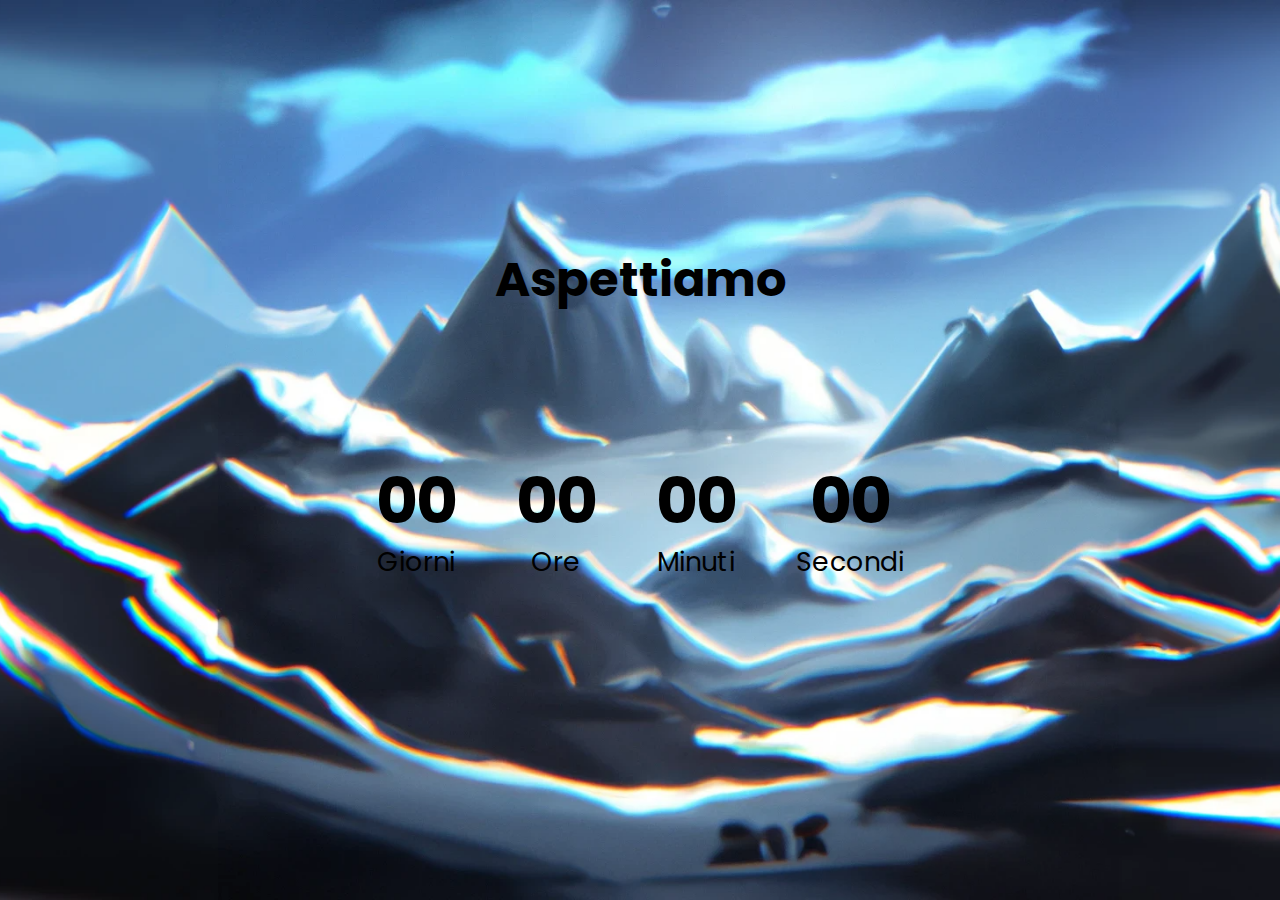
==== home.html @ 6b473936 "initial release" ====
<html>
    <head>
        <link href="style.css" rel="stylesheet">
    </head>
    <body>
        <div class="body">
        <h1 id="scritta">Buon natale</h1>
        <h1 id="scritta2" class="Natale">Aspettiamo</h1>
        <div id="countdown" class="countdown">
            <div class="time">
                <h2 id="giorni">00</h2>
                <small>Giorni</small>
            </div>

            <div class="time">
                <h2 id="ore">00</h2>
                <small>Ore</small>
            </div>

            <div class="time">
                <h2 id="minuti">00</h2>
                <small>Minuti</small>
            </div>

            <div class="time">
                <h2 id="secondi">00</h2>
                <small>Secondi</small>
            </div>
        </div>
        </div>
        <script src="timer.js"></script>
    </body>
</html>
---- style.css ----
@import url("https://fonts.googleapis.com/css?family=Poppins:wght@300,400,700&display=swap");
* {
  box-sizing: border-box;
  margin: 0;
  padding: 0;
}

.body {
  background: url(Bc.png);
  background-repeat: no-repeat;
  background-size: cover;
  background-position: center center;
  height: 100vh;
  font-family: "Poppins", sans-serif;
  display: flex;
  align-items: center;
  justify-content: center;
  text-align: center;
  margin: 0;
  overflow: hidden;
}

h1 {
  font-weight: bold;
  font-size: 3em;
  margin: -300px 0 40px;
  position: absolute;
  display: none;
}

.natale {
  display: flex;
}

.countdown {
  margin-top: 150px;
  display: flex;
  transform: scale(2);
}

.time {
  display: flex;
  flex-direction: column;
  align-items: center;
  justify-content: center;
  margin: 15px;
}

.time h2 {
  font-weight: bold;
  font-size: 2em;
  line-height: 1;
  margin: 0 0 5px;
}

@media (height: 2400px), (width: 1080px) {
  h1 {
    font-size: 130px;
    margin-top: -600px;
    font-weight: bold;
  }
  .time h2 {
    font-weight: bold;
    font-size: 70px;
    line-height: 1;
    margin: 0 0 5px;
  }
  .time small {
    font-size: 30px;
  }
}
@media (height: 2312px), (width: 1080px) {
  h1 {
    font-size: 130px;
    margin-top: -600px;
    font-weight: bold;
  }
  .time h2 {
    font-weight: bold;
    font-size: 70px;
    line-height: 1;
    margin: 0 0 5px;
  }
  .time small {
    font-size: 30px;
  }
}
@media (width: 2312px), (height: 1080px) {
  h1 {
    font-size: 130px;
    margin-top: -600px;
    font-weight: bold;
  }
  .time h2 {
    font-weight: bold;
    font-size: 80px;
    line-height: 1;
    margin: 0 0 5px;
  }
  .time small {
    font-size: 35px;
  }
}/*# sourceMappingURL=style.css.map */
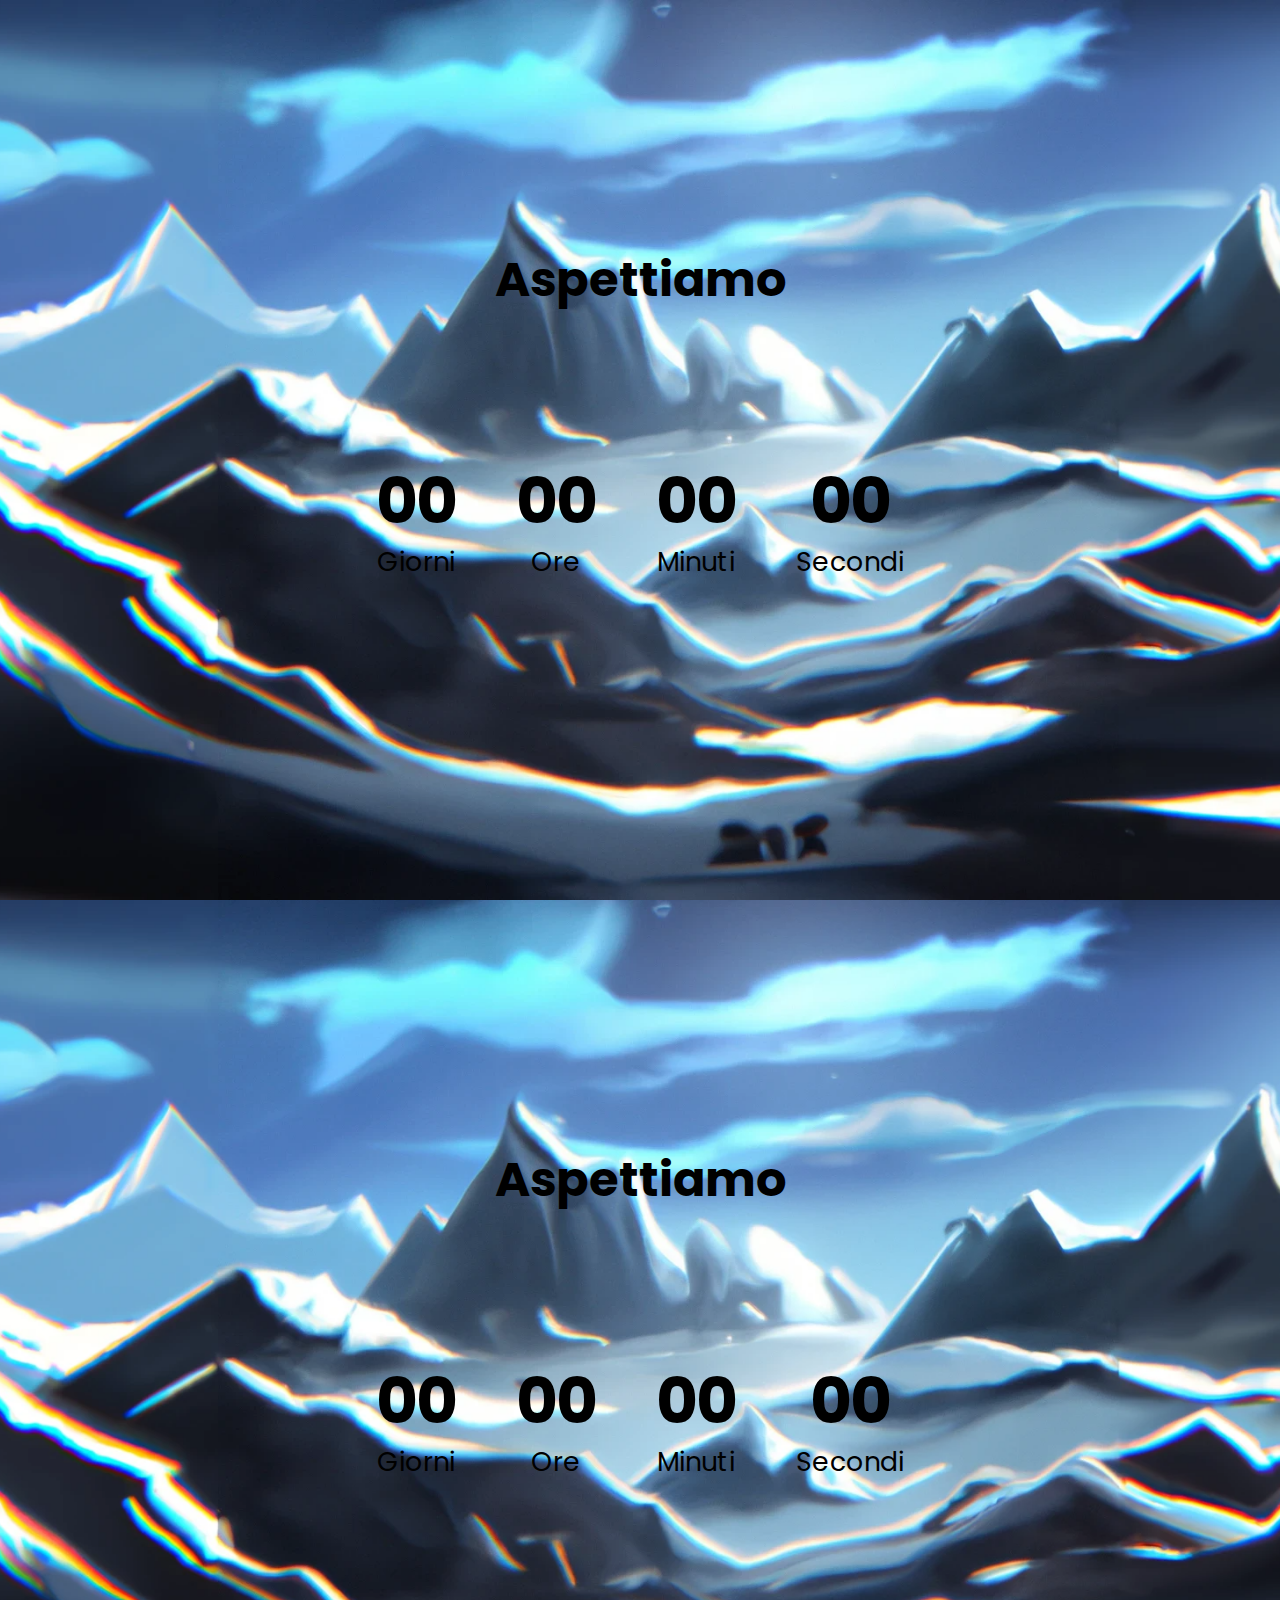
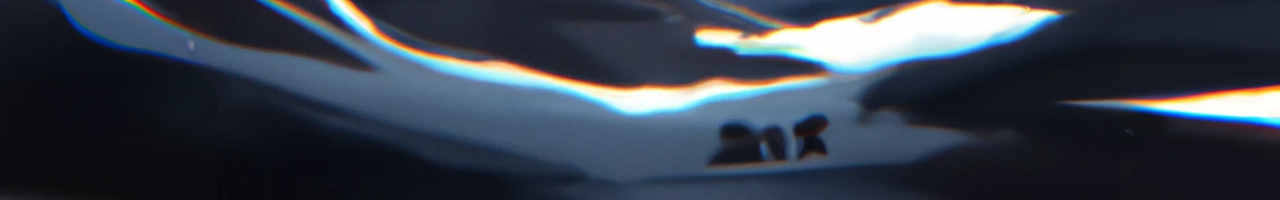
==== commit f581963e: "Update home.html" ====
--- a/home.html
+++ b/home.html
@@ -3,9 +3,8 @@
         <link href="style.css" rel="stylesheet">
     </head>
     <body>
-        <div class="body">
-        <h1 id="scritta">Buon natale</h1>
-        <h1 id="scritta2" class="Natale">Aspettiamo</h1>
+        <div class="body back1">
+        <h1 id="scritta" class="Natale">Aspettiamo</h1>
         <div id="countdown" class="countdown">
             <div class="time">
                 <h2 id="giorni">00</h2>
@@ -28,6 +27,30 @@
             </div>
         </div>
         </div>
+        <div class="body back2">
+            <h1 id="scritta2" class="Natale">Aspettiamo</h1>
+            <div id="countdown" class="countdown">
+                <div class="time">
+                    <h2 id="giorni2">00</h2>
+                    <small>Giorni</small>
+                </div>
+    
+                <div class="time">
+                    <h2 id="ore2">00</h2>
+                    <small>Ore</small>
+                </div>
+    
+                <div class="time">
+                    <h2 id="minuti2">00</h2>
+                    <small>Minuti</small>
+                </div>
+    
+                <div class="time">
+                    <h2 id="secondi2">00</h2>
+                    <small>Secondi</small>
+                </div>
+            </div>
+            </div>
         <script src="timer.js"></script>
     </body>
-</html>+</html>
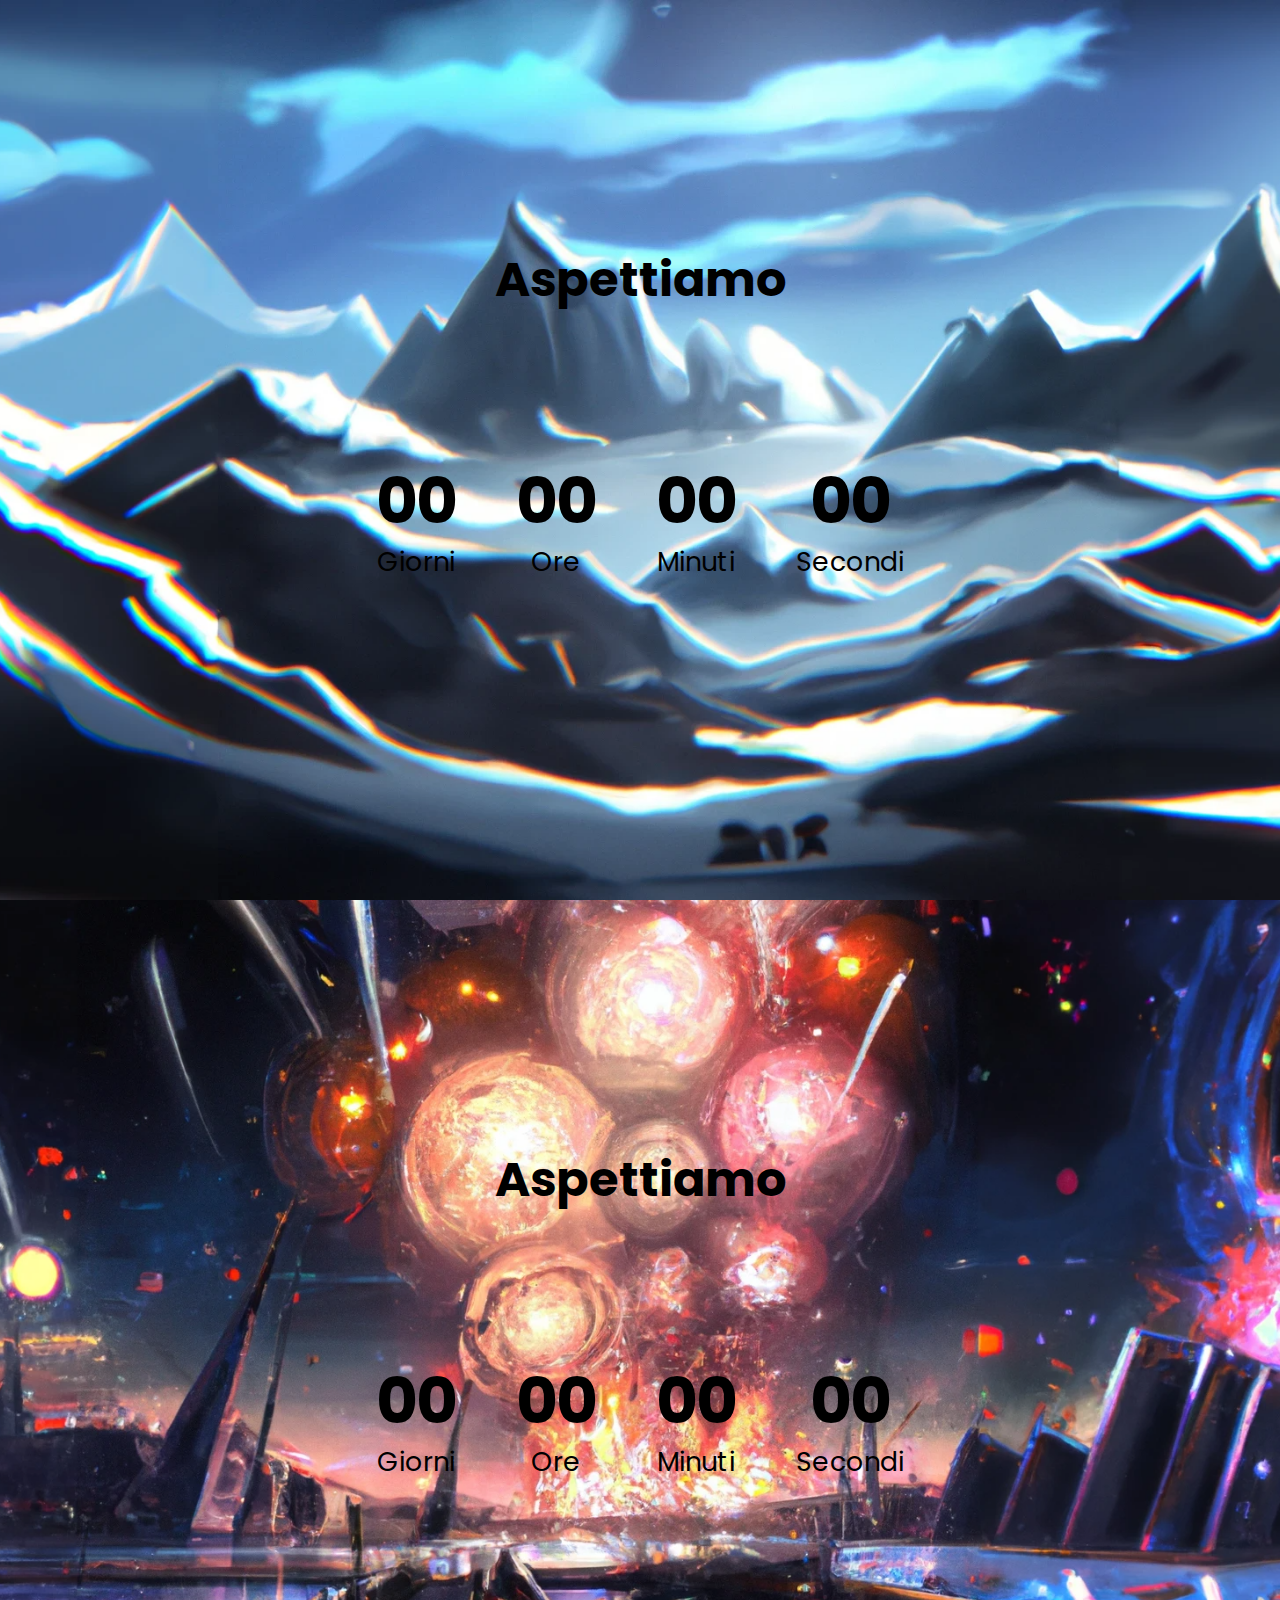
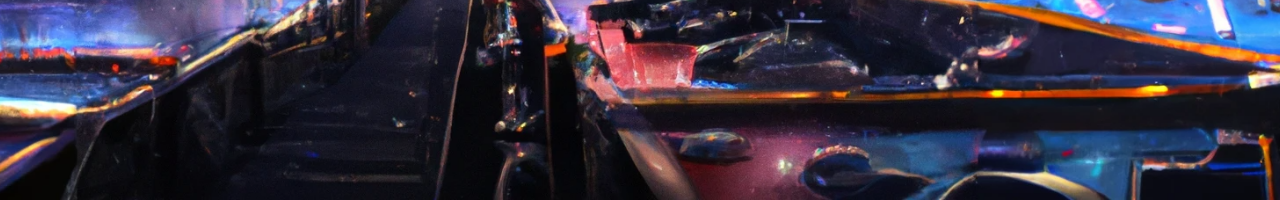
==== commit d7e92e2f: "Update home.html" ====
--- a/home.html
+++ b/home.html
@@ -51,6 +51,62 @@
                 </div>
             </div>
             </div>
-        <script src="timer.js"></script>
+        <script>
+            var countDown = new Date("Dec 25, 2022 00:00:00").getTime();
+var x = setInterval(function(){
+    var now = new Date().getTime();
+    var distance = countDown - now;
+    
+    var giorni = Math.floor(distance / (1000*60*60*24));
+    var ore = Math.floor((distance % (1000*60*60*24)) / (1000*60*60));
+    var minuti = Math.floor((distance  % (1000*60*60)) / (1000*60));
+    var secondi = Math.floor((distance  % (1000*60)) / 1000);
+
+    document.getElementById("giorni").innerHTML = giorni;
+    document.getElementById("ore").innerHTML = ore;
+    document.getElementById("minuti").innerHTML = minuti;
+    document.getElementById("secondi").innerHTML = secondi;
+
+    if(distance < 0){
+        clearInterval(x);
+
+        document.getElementById("giorni").innerHTML = "00";
+        document.getElementById("ore").innerHTML = "00";
+        document.getElementById("minuti").innerHTML = "00";
+        document.getElementById("secondi").innerHTML = "00";
+
+        document.getElementById('scritta').innerHTML = "Buon Natale";
+    }
+},1000)
+
+var countDown2 = new Date("Jan 1, 2023 00:00:00").getTime();
+var x2 = setInterval(function(){
+    var now2 = new Date().getTime();
+    var distance2 = countDown2 - now2;
+    
+    console.log(distance2);
+
+    var giorni2 = Math.floor(distance2 / (1000*60*60*24));
+    var ore2 = Math.floor((distance2 % (1000*60*60*24)) / (1000*60*60));
+    var minuti2 = Math.floor((distance2  % (1000*60*60)) / (1000*60));
+    var secondi2 = Math.floor((distance2  % (1000*60)) / 1000);
+
+    document.getElementById("giorni2").innerHTML = giorni2;
+    document.getElementById("ore2").innerHTML = ore2;
+    document.getElementById("minuti2").innerHTML = minuti2;
+    document.getElementById("secondi2").innerHTML = secondi2;
+
+    if(distance2 < 0){
+        clearInterval(x2);
+
+        document.getElementById("giorni2").innerHTML = "00";
+        document.getElementById("ore2").innerHTML = "00";
+        document.getElementById("minuti2").innerHTML = "00";
+        document.getElementById("secondi2").innerHTML = "00";
+
+        document.getElementById('scritta2').innerHTML = "Buon Anno";
+    }
+},1000)
+        </script>
     </body>
 </html>
--- a/style.css
+++ b/style.css
@@ -5,8 +5,10 @@
   padding: 0;
 }
 
+.back1{background: url(Bc.png);}
+.back2{background: url(bc2timer.png);}
+
 .body {
-  background: url(Bc.png);
   background-repeat: no-repeat;
   background-size: cover;
   background-position: center center;
@@ -100,4 +102,4 @@
   .time small {
     font-size: 35px;
   }
-}/*# sourceMappingURL=style.css.map */+}/*# sourceMappingURL=style.css.map */
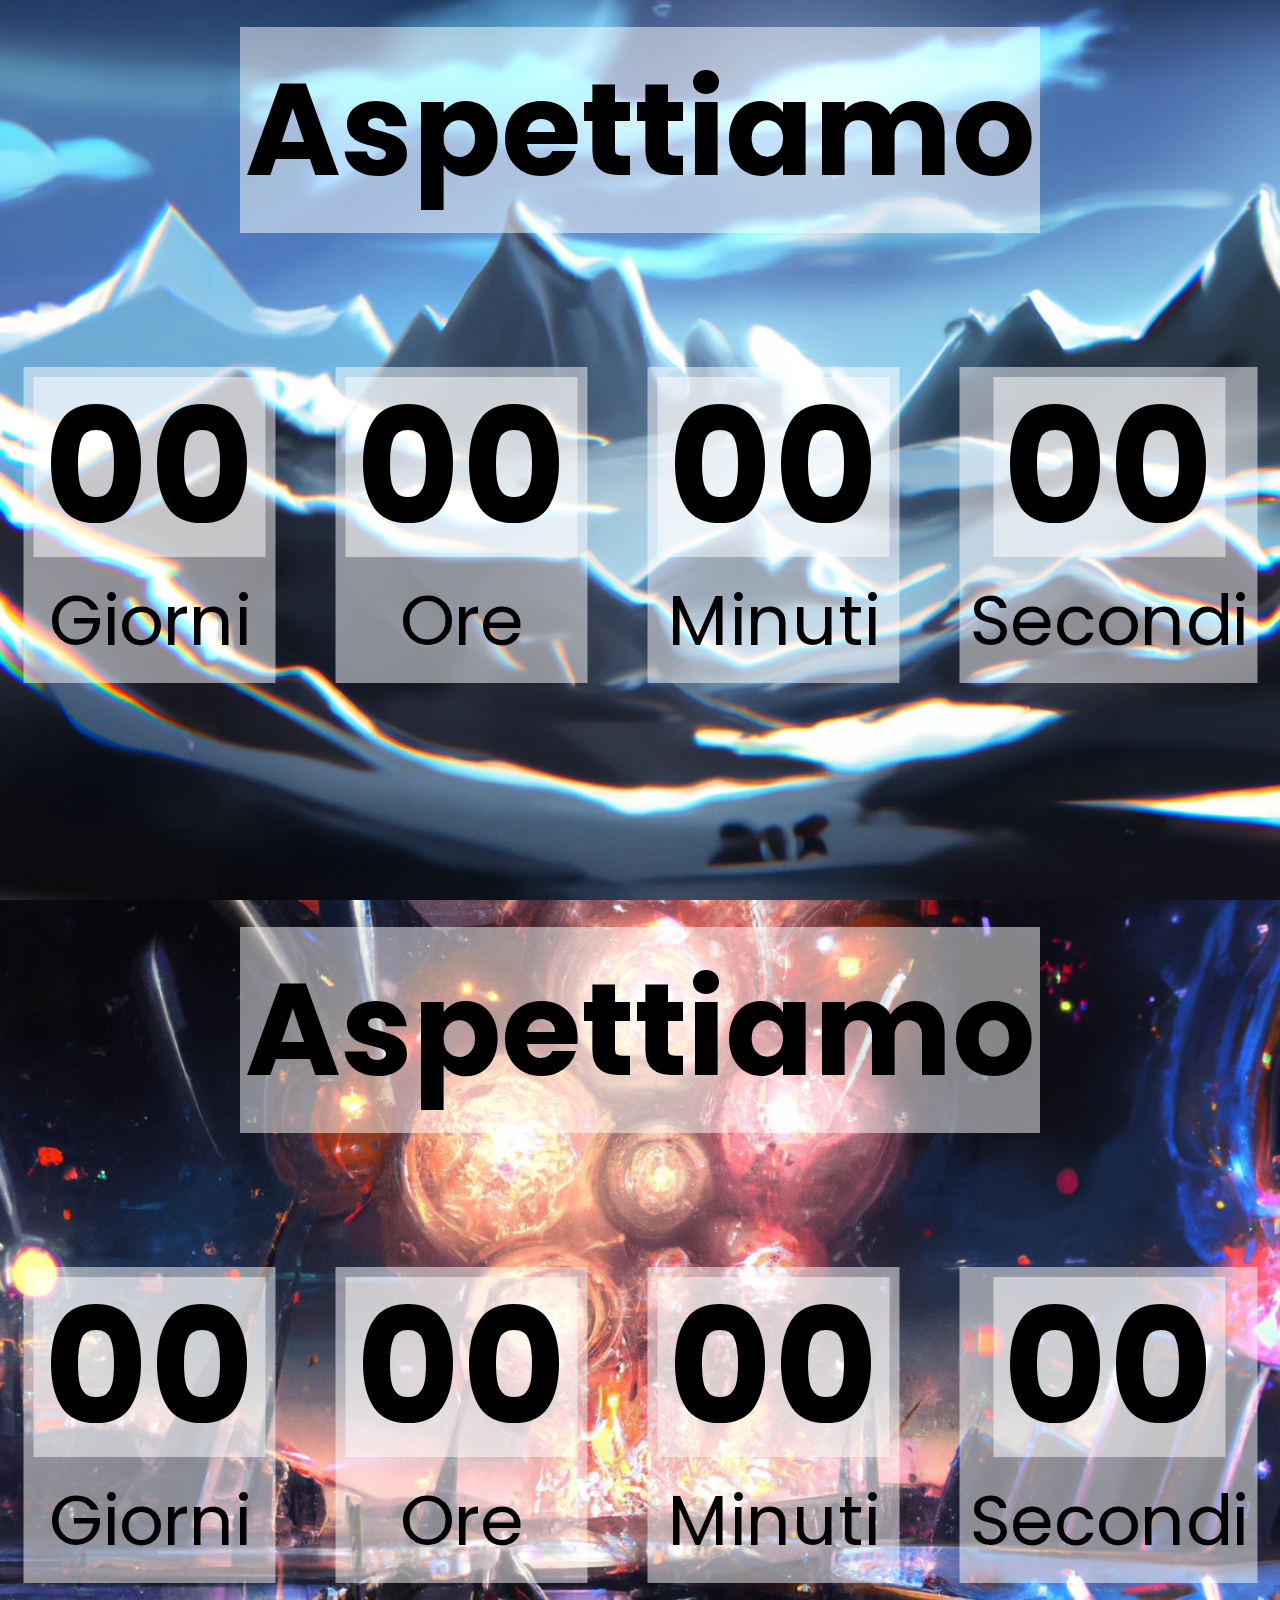
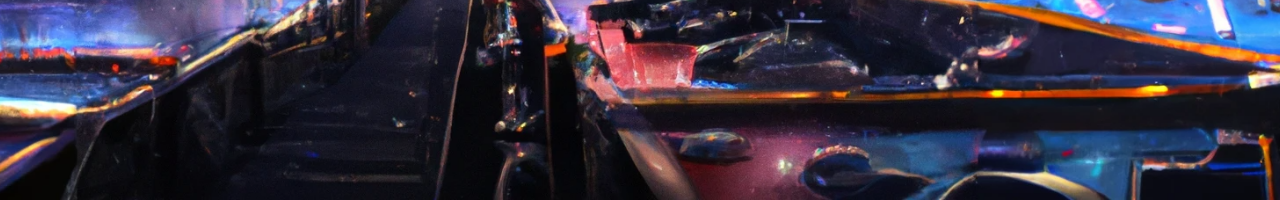
==== commit 2541696b: "Update home.html" ====
--- a/home.html
+++ b/home.html
@@ -51,62 +51,6 @@
                 </div>
             </div>
             </div>
-        <script>
-            var countDown = new Date("Dec 25, 2022 00:00:00").getTime();
-var x = setInterval(function(){
-    var now = new Date().getTime();
-    var distance = countDown - now;
-    
-    var giorni = Math.floor(distance / (1000*60*60*24));
-    var ore = Math.floor((distance % (1000*60*60*24)) / (1000*60*60));
-    var minuti = Math.floor((distance  % (1000*60*60)) / (1000*60));
-    var secondi = Math.floor((distance  % (1000*60)) / 1000);
-
-    document.getElementById("giorni").innerHTML = giorni;
-    document.getElementById("ore").innerHTML = ore;
-    document.getElementById("minuti").innerHTML = minuti;
-    document.getElementById("secondi").innerHTML = secondi;
-
-    if(distance < 0){
-        clearInterval(x);
-
-        document.getElementById("giorni").innerHTML = "00";
-        document.getElementById("ore").innerHTML = "00";
-        document.getElementById("minuti").innerHTML = "00";
-        document.getElementById("secondi").innerHTML = "00";
-
-        document.getElementById('scritta').innerHTML = "Buon Natale";
-    }
-},1000)
-
-var countDown2 = new Date("Jan 1, 2023 00:00:00").getTime();
-var x2 = setInterval(function(){
-    var now2 = new Date().getTime();
-    var distance2 = countDown2 - now2;
-    
-    console.log(distance2);
-
-    var giorni2 = Math.floor(distance2 / (1000*60*60*24));
-    var ore2 = Math.floor((distance2 % (1000*60*60*24)) / (1000*60*60));
-    var minuti2 = Math.floor((distance2  % (1000*60*60)) / (1000*60));
-    var secondi2 = Math.floor((distance2  % (1000*60)) / 1000);
-
-    document.getElementById("giorni2").innerHTML = giorni2;
-    document.getElementById("ore2").innerHTML = ore2;
-    document.getElementById("minuti2").innerHTML = minuti2;
-    document.getElementById("secondi2").innerHTML = secondi2;
-
-    if(distance2 < 0){
-        clearInterval(x2);
-
-        document.getElementById("giorni2").innerHTML = "00";
-        document.getElementById("ore2").innerHTML = "00";
-        document.getElementById("minuti2").innerHTML = "00";
-        document.getElementById("secondi2").innerHTML = "00";
-
-        document.getElementById('scritta2').innerHTML = "Buon Anno";
-    }
-},1000)
-        </script>
+        <script src="timer.js"></script>
     </body>
 </html>
--- a/style.css
+++ b/style.css
@@ -25,9 +25,11 @@
 h1 {
   font-weight: bold;
   font-size: 3em;
-  margin: -300px 0 40px;
+  margin: -200px 0 40px;
   position: absolute;
   display: none;
+  padding: 5px;
+  background: rgb(255, 255, 255, 0.5)
 }
 
 .natale {
@@ -46,6 +48,8 @@
   align-items: center;
   justify-content: center;
   margin: 15px;
+  padding: 5px;
+  background: rgb(255, 255, 255, 0.5)
 }
 
 .time h2 {
@@ -53,9 +57,11 @@
   font-size: 2em;
   line-height: 1;
   margin: 0 0 5px;
+  padding: 5px;
+  background: rgb(255, 255, 255, 0.5)
 }
 
-@media (height: 2400px), (width: 1080px) {
+@media (max-height: 2400px), (max-width: 1080px) {
   h1 {
     font-size: 130px;
     margin-top: -600px;
@@ -102,4 +108,20 @@
   .time small {
     font-size: 35px;
   }
+}
+  @media (max-width: 2400px), (max-height: 1080px) {
+    h1 {
+      font-size: 130px;
+      margin-top: -600px;
+      font-weight: bold;
+    }
+    .time h2 {
+      font-weight: bold;
+      font-size: 80px;
+      line-height: 1;
+      margin: 0 0 5px;
+    }
+    .time small {
+      font-size: 35px;
+    }
 }/*# sourceMappingURL=style.css.map */
